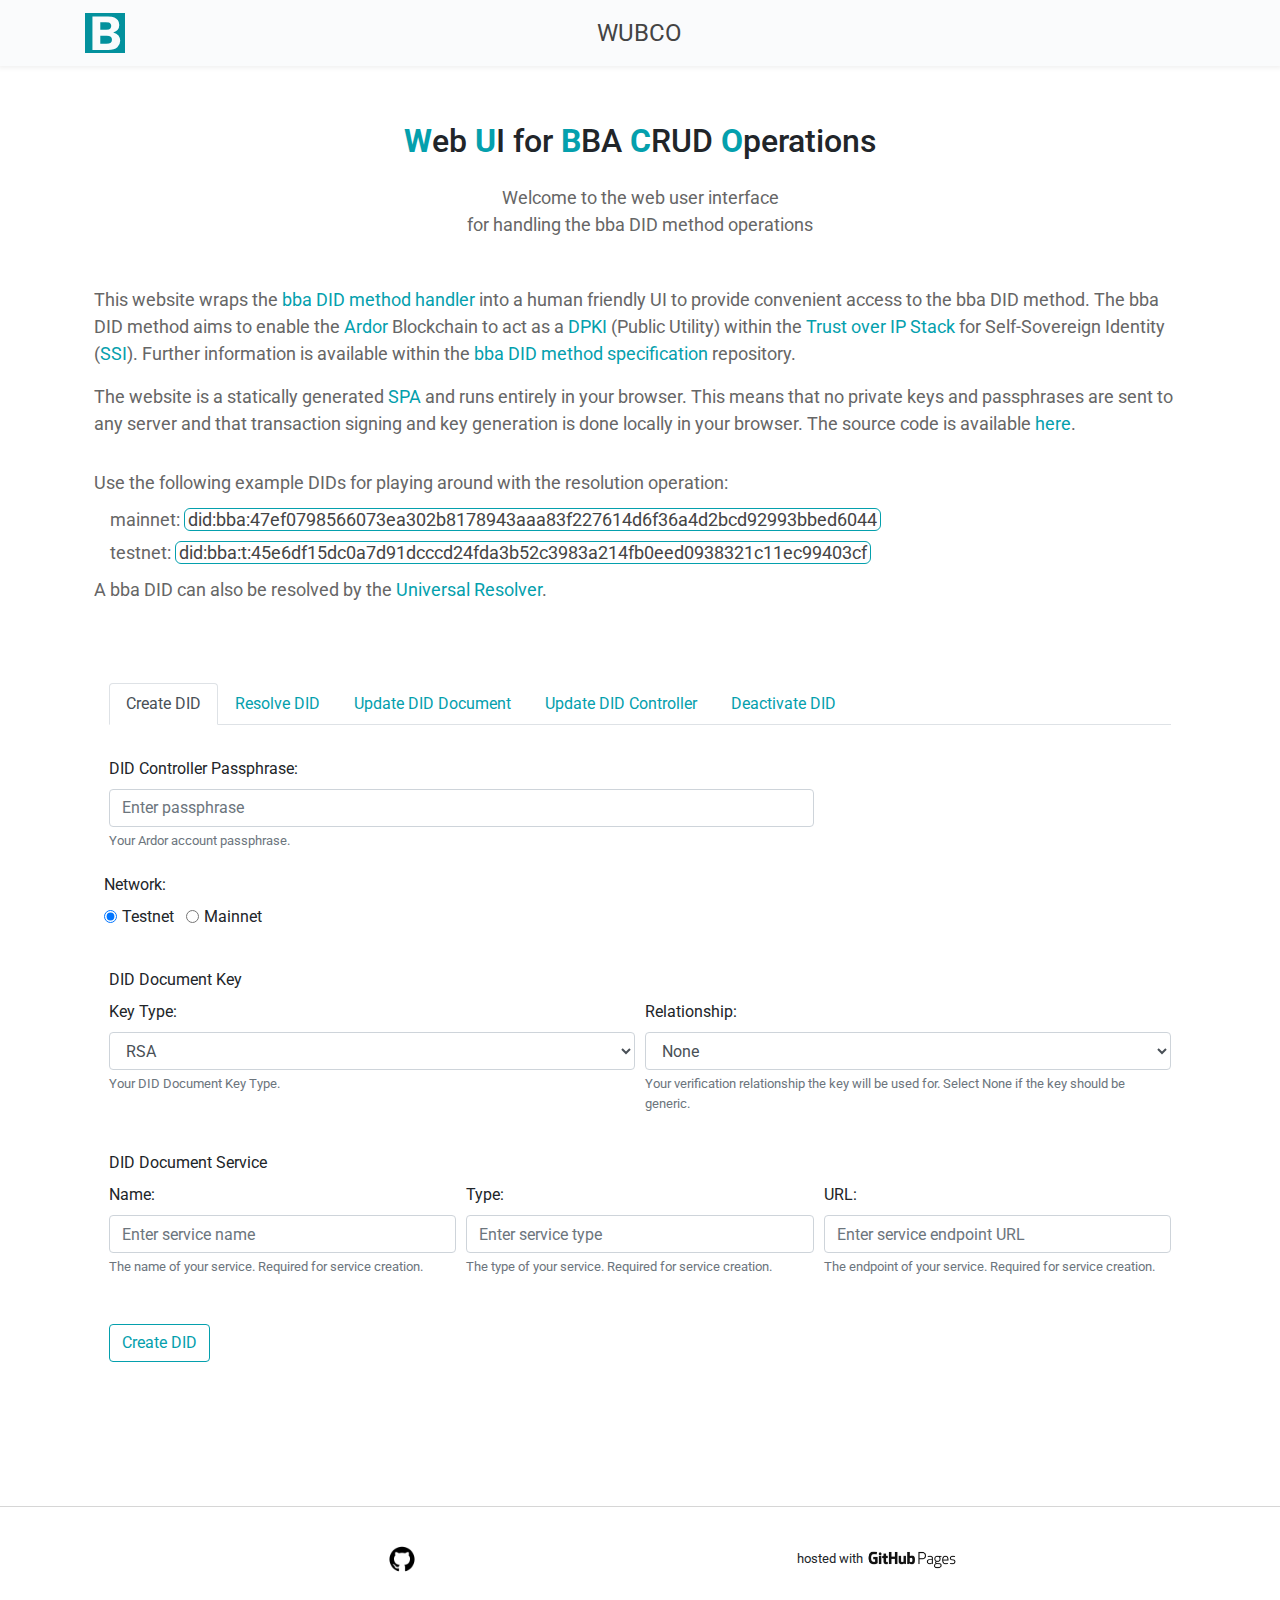
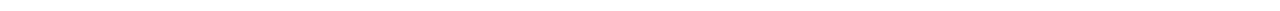
==== index.html @ 27eac96e "updated Tue 11 Aug 2020 20:53:23 CEST" ====
<!DOCTYPE html><html><head><meta charSet="utf-8"/><title>WUBCO</title><meta name="viewport" content="initial-scale=1.0, width=device-width"/><link rel="shortcut icon" type="image/ico" href="/assets/common/blobaa.ico"/><link href="https://fonts.googleapis.com/css2?family=Roboto:ital,wght@0,400;0,500;1,400;1,500&amp;display=swap" rel="stylesheet"/><meta name="next-head-count" content="5"/><link rel="preload" href="/_next/static/css/2a61e494.9b6f03df.chunk.css" as="style"/><link rel="stylesheet" href="/_next/static/css/2a61e494.9b6f03df.chunk.css"/><link rel="preload" href="/_next/static/css/styles.43d93af5.chunk.css" as="style"/><link rel="stylesheet" href="/_next/static/css/styles.43d93af5.chunk.css"/><link rel="preload" href="/_next/static/chunks/main-05d695231865b95c3936.js" as="script"/><link rel="preload" href="/_next/static/chunks/webpack-3866a5765bde9782de2a.js" as="script"/><link rel="preload" href="/_next/static/chunks/framework.639a4c6d2372edf94622.js" as="script"/><link rel="preload" href="/_next/static/chunks/commons.2ee4fb76d6685c112032.js" as="script"/><link rel="preload" href="/_next/static/chunks/f6078781a05fe1bcb0902d23dbbb2662c8d200b3.621be640b8f716299fbf.js" as="script"/><link rel="preload" href="/_next/static/chunks/pages/_app-86f74d0c99f1c679a409.js" as="script"/><link rel="preload" href="/_next/static/chunks/2a61e494.acdc88755e55ded238c8.js" as="script"/><link rel="preload" href="/_next/static/chunks/styles.9b96cf3e333016a52b8d.js" as="script"/><link rel="preload" href="/_next/static/chunks/pages/index-247c12f2ca8a0c65b853.js" as="script"/></head><body><div id="__next"><div><div class="content"><nav style="background-color:#fafbfc;box-shadow:0px 0px 5px 2px #f0f0f0" class="navbar navbar-expand navbar-light"><div class="container"><div class="col-lg-4"><span class="navbar-brand"><a href=""><img src="/assets/common/blobaa-ico.svg" height="40rem" alt="BBA DID Method" class=""/></a></span></div><div style="text-align:center" class="col-lg-4"><div style="font-size:1.5rem;color:#444">WUBCO</div></div><div class="col-lg-4"></div></div></nav><div style="min-height:90vh" class="container"><div style="margin-bottom:2.5rem"></div><div style="margin:0 1.5rem"><div style="padding-top:1rem"></div><h2 style="text-align:center"><b style="color:#04A0AD">W</b>eb <b style="color:#04A0AD">U</b>I for <b style="color:#04A0AD">B</b>BA <b style="color:#04A0AD">C</b>RUD <b style="color:#04A0AD">O</b>perations</h2><div style="padding-top:1rem"></div><div class="row"><div style="text-align:center;margin:auto;color:#666;font-size:large;padding-bottom:3rem"><span>Welcome to the web user interface</span><br/><span>for handling the bba DID method operations</span></div><div style="color:#666;font-size:large"><p>This website wraps the <a href="https://github.com/blobaa/bba-did-method-handler-ts">bba DID method handler</a> into a human friendly UI to provide convenient access to the bba DID method. The bba DID method aims to enable the <a href="https://ardorplatform.org">Ardor</a> Blockchain to act as a <a href="https://www.weboftrust.info/downloads/dpki.pdf">DPKI</a> (Public Utility) within the <a href="https://trustoverip.org/wp-content/uploads/sites/98/2020/05/toip_introduction_050520.pdf">Trust over IP Stack</a> for Self-Sovereign Identity (<a href="https://www.manning.com/books/self-sovereign-identity">SSI</a>). Further information is available within the <a href="https://github.com/blobaa/bba-did-method-specification">bba DID method specification</a> repository.</p><p>The website is a statically generated <a href="https://en.wikipedia.org/wiki/Single-page_application">SPA</a> and runs entirely in your browser. This means that no private keys and passphrases are sent to any server and that transaction signing and key generation is done locally in your browser. The source code is available <a href="https://github.com/blobaa/bba-did-ui">here</a>.</p><div style="padding-top:1rem"></div><p><div style="margin-bottom:0.6rem">Use the following example DIDs for playing around with the resolution operation:</div><div style="margin-left:1rem">mainnet: <span style="border:1px solid #04A0AD;padding-left:0.2rem;padding-right:0.2rem;border-radius:6px;color:#444">did:bba:47ef0798566073ea302b8178943aaa83f227614d6f36a4d2bcd92993bbed6044</span></div><div style="padding-top:0.4rem"></div><div style="margin-left:1rem">testnet: <span style="border:1px solid #04A0AD;padding-left:0.2rem;padding-right:0.2rem;border-radius:6px;color:#444">did:bba:t:45e6df15dc0a7d91dcccd24fda3b52c3983a214fb0eed0938321c11ec99403cf</span></div><div style="margin-top:0.6rem">A bba DID can also be resolved by the <a href="https://dev.uniresolver.io">Universal Resolver</a>.</div></p></div></div><div style="padding-top:4rem"></div><nav class="nav nav-tabs" role="tablist"><a id="noanim-tab-example-tab-create" href="#" role="tab" data-rb-event-key="create" aria-controls="noanim-tab-example-tabpane-create" aria-selected="true" class="nav-item nav-link active">Create DID</a><a id="noanim-tab-example-tab-resolve" href="#" role="tab" data-rb-event-key="resolve" aria-controls="noanim-tab-example-tabpane-resolve" tabindex="-1" aria-selected="false" class="nav-item nav-link">Resolve DID</a><a id="noanim-tab-example-tab-updateDDOT" href="#" role="tab" data-rb-event-key="updateDDOT" aria-controls="noanim-tab-example-tabpane-updateDDOT" tabindex="-1" aria-selected="false" class="nav-item nav-link">Update DID Document</a><a id="noanim-tab-example-tab-updateController" href="#" role="tab" data-rb-event-key="updateController" aria-controls="noanim-tab-example-tabpane-updateController" tabindex="-1" aria-selected="false" class="nav-item nav-link">Update DID Controller</a><a id="noanim-tab-example-tab-deactivate" href="#" role="tab" data-rb-event-key="deactivate" aria-controls="noanim-tab-example-tabpane-deactivate" tabindex="-1" aria-selected="false" class="nav-item nav-link">Deactivate DID</a></nav><div class="tab-content"><div id="noanim-tab-example-tabpane-create" aria-labelledby="noanim-tab-example-tab-create" role="tabpanel" aria-hidden="false" class="fade tab-pane active show"><div style="padding-top:1rem"></div><div><div style="padding-top:1rem"></div><form class=""><div class="form-row"><div class="form-group col-sm-8"><label class="form-label" for="formPassphrase">DID Controller Passphrase:</label><input type="password" placeholder="Enter passphrase" id="formPassphrase" class="form-control"/><small class="text-muted form-text">Your Ardor account passphrase.</small></div></div><div style="padding-top:0.4rem"></div><div class="form-row"><div class="form-group"><label class="form-label" for="formNetwork">Network:</label><div class="form-group"><div class="form-check form-check-inline"><input type="radio" checked="" class="form-check-input"/><label title="" class="form-check-label">Testnet</label></div><div class="form-check form-check-inline"><input type="radio" class="form-check-input"/><label title="" class="form-check-label">Mainnet</label></div></div></div></div><div style="padding-top:0.4rem"></div><div class="form-group"><label class="form-label">DID Document Key</label><div class="form-row"><div class="form-group col"><label class="form-label" for="formKeyType">Key Type:</label><select id="formKeyType" class="form-control"><option>RSA</option><option>ED25519</option></select><small class="text-muted form-text">Your DID Document Key Type.</small></div><div class="form-group col"><label class="form-label" for="formKeyRelationship">Relationship:</label><select id="formKeyRelationship" class="form-control"><option>None</option><option>Authentication</option><option>Assertion Method</option><option>Key Agreement</option><option>Capability Invocation</option><option>Capability Delegation</option></select><small class="text-muted form-text">Your verification relationship the key will be used for. Select None if the key should be generic.</small></div></div></div><div style="padding-top:0.4rem"></div><div class="form-group"><label class="form-label">DID Document Service</label><div class="form-row"><div class="form-group col"><label class="form-label" for="formServiceName">Name:</label><input type="text" placeholder="Enter service name" id="formServiceName" class="form-control"/><small class="text-muted form-text">The name of your service. Required for service creation.</small></div><div class="form-group col"><label class="form-label" for="formServiceType">Type:</label><input type="text" placeholder="Enter service type" id="formServiceType" class="form-control"/><small class="text-muted form-text">The type of your service. Required for service creation.</small></div><div class="form-group col"><label class="form-label" for="formServiceUrl">URL:</label><input type="text" placeholder="Enter service endpoint URL" id="formServiceUrl" class="form-control"/><small class="text-muted form-text">The endpoint of your service. Required for service creation.</small></div></div></div><div style="padding-top:1rem"></div><button type="submit" class="btn btn-outline-primary">Create DID</button></form><div style="padding-top:3rem"></div><div></div></div></div><div id="noanim-tab-example-tabpane-resolve" aria-labelledby="noanim-tab-example-tab-resolve" role="tabpanel" aria-hidden="true" class="fade tab-pane"><div style="padding-top:1rem"></div><div><div style="padding-top:1rem"></div><form class=""><div class="form-row"><div class="form-group col-sm-8"><label class="form-label" for="formDid">DID:</label><input type="text" placeholder="Enter bba did" id="formDid" class="form-control"/><small class="text-muted form-text">The bba DID you want to resolve.</small></div></div><div style="padding-top:1rem"></div><button type="submit" class="btn btn-outline-primary">Resolve DID</button></form><div style="padding-top:3rem"></div><div></div></div></div><div id="noanim-tab-example-tabpane-updateDDOT" aria-labelledby="noanim-tab-example-tab-updateDDOT" role="tabpanel" aria-hidden="true" class="fade tab-pane"><div style="padding-top:1rem"></div><div><div style="padding-top:1rem"></div><form class=""><div class="form-row"><div class="form-group col-sm-8"><label class="form-label" for="formDid">DID:</label><input type="text" placeholder="Enter bba did" id="formDid" class="form-control"/><small class="text-muted form-text">Your bba DID you want to update.</small></div></div><div style="padding-top:0.4rem"></div><div class="form-row"><div class="form-group col-sm-8"><label class="form-label" for="formPassphrase">DID Controller Passphrase:</label><input type="password" placeholder="Enter passphrase" id="formPassphrase" class="form-control"/><small class="text-muted form-text">Your Ardor account passphrase.</small></div></div><div style="padding-top:0.4rem"></div><div class="form-group"><label class="form-label">New DID Document Key</label><div class="form-row"><div class="form-group col"><label class="form-label" for="formKeyType">Key Type:</label><select id="formKeyType" class="form-control"><option>RSA</option><option>ED25519</option></select><small class="text-muted form-text">Your new DID Document Key Type.</small></div><div class="form-group col"><label class="form-label" for="formKeyRelationship">Relationship:</label><select id="formKeyRelationship" class="form-control"><option>None</option><option>Authentication</option><option>Assertion Method</option><option>Key Agreement</option><option>Capability Invocation</option><option>Capability Delegation</option></select><small class="text-muted form-text">Your new verification relationship the key will be used for. Select None if the key should be generic.</small></div></div></div><div style="padding-top:0.4rem"></div><div class="form-group"><label class="form-label">New DID Document Service</label><div class="form-row"><div class="form-group col"><label class="form-label" for="formServiceName">Name:</label><input type="text" placeholder="Enter service name" id="formServiceName" class="form-control"/><small class="text-muted form-text">The name of your new service. Required for service creation.</small></div><div class="form-group col"><label class="form-label" for="formServiceType">Type:</label><input type="text" placeholder="Enter service type" id="formServiceType" class="form-control"/><small class="text-muted form-text">The type of your new service. Required for service creation.</small></div><div class="form-group col"><label class="form-label" for="formServiceUrl">URL:</label><input type="text" placeholder="Enter service endpoint URL" id="formServiceUrl" class="form-control"/><small class="text-muted form-text">The endpoint of your new service. Required for service creation.</small></div></div></div><div style="padding-top:1rem"></div><button type="submit" class="btn btn-outline-primary">Update DID Document</button></form><div style="padding-top:3rem"></div><div></div></div></div><div id="noanim-tab-example-tabpane-updateController" aria-labelledby="noanim-tab-example-tab-updateController" role="tabpanel" aria-hidden="true" class="fade tab-pane"><div style="padding-top:1rem"></div><div><div style="padding-top:1rem"></div><form class=""><div class="form-row"><div class="form-group col-sm-8"><label class="form-label" for="formDid">DID:</label><input type="text" placeholder="Enter bba did" id="formDid" class="form-control"/><small class="text-muted form-text">Your bba DID you want to update.</small></div></div><div style="padding-top:0.4rem"></div><div class="form-row"><div class="form-group col-sm-8"><label class="form-label" for="formCurrentPassphrase">Current DID Controller Passphrase:</label><input type="password" placeholder="Enter passphrase" id="formCurrentPassphrase" class="form-control"/><small class="text-muted form-text">Your current Ardor account passphrase.</small></div></div><div style="padding-top:0.4rem"></div><div class="form-row"><div class="form-group col-sm-8"><label class="form-label" for="formNewPassphrase">New DID Controller Passphrase:</label><input type="password" placeholder="Enter passphrase" id="formNewPassphrase" class="form-control"/><small class="text-muted form-text">Your new Ardor account passphrase.</small></div></div><div style="padding-top:1rem"></div><button type="submit" class="btn btn-outline-primary">Update DID Controller</button></form><div style="padding-top:3rem"></div><div></div></div></div><div id="noanim-tab-example-tabpane-deactivate" aria-labelledby="noanim-tab-example-tab-deactivate" role="tabpanel" aria-hidden="true" class="fade tab-pane"><div style="padding-top:1rem"></div><div><div style="padding-top:1rem"></div><form class=""><div class="form-row"><div class="form-group col-sm-8"><label class="form-label" for="formDid">DID:</label><input type="text" placeholder="Enter bba did" id="formDid" class="form-control"/><small class="text-muted form-text">Your bba DID you want to deactivate.</small></div></div><div style="padding-top:0.4rem"></div><div class="form-row"><div class="form-group col-sm-8"><label class="form-label" for="formPassphrase">DID Controller Passphrase:</label><input type="password" placeholder="Enter passphrase" id="formPassphrase" class="form-control"/><small class="text-muted form-text">Your Ardor account passphrase.</small></div></div><div style="padding-top:1rem"></div><button type="submit" class="btn btn-outline-primary">Deactivate DID</button></form><div style="padding-top:3rem"></div><div></div></div></div></div></div></div><div style="margin-bottom:30px"></div><div style="margin-top:6rem;padding-top:1rem;border-top:1px solid #00000029"><div style="margin-top:1rem;margin-bottom:1rem" class="justify-content-center container"><div class="row"></div><div style="align-items:center" class="row"><div class="col-lg-1"></div><div class="col"><p style="font-size:small;text-align:center"><a href="https://github.com/blobaa/"><img src="/assets/common/github.png" height="40rem" class=""/></a></p></div><div class="col"><p style="font-size:small;text-align:center">hosted with <a href="https://pages.github.com"><img src="/assets/common/github-pages.png" height="20rem" class=""/></a></p></div><div class="col-lg-1"></div></div></div></div></div></div></div><script id="__NEXT_DATA__" type="application/json">{"props":{"pageProps":{}},"page":"/","query":{},"buildId":"current","nextExport":true,"autoExport":true,"isFallback":false}</script><script nomodule="" src="/_next/static/chunks/polyfills-e0a799dda1546678fa28.js"></script><script src="/_next/static/chunks/main-05d695231865b95c3936.js" async=""></script><script src="/_next/static/chunks/webpack-3866a5765bde9782de2a.js" async=""></script><script src="/_next/static/chunks/framework.639a4c6d2372edf94622.js" async=""></script><script src="/_next/static/chunks/commons.2ee4fb76d6685c112032.js" async=""></script><script src="/_next/static/chunks/f6078781a05fe1bcb0902d23dbbb2662c8d200b3.621be640b8f716299fbf.js" async=""></script><script src="/_next/static/chunks/pages/_app-86f74d0c99f1c679a409.js" async=""></script><script src="/_next/static/chunks/2a61e494.acdc88755e55ded238c8.js" async=""></script><script src="/_next/static/chunks/styles.9b96cf3e333016a52b8d.js" async=""></script><script src="/_next/static/chunks/pages/index-247c12f2ca8a0c65b853.js" async=""></script><script src="/_next/static/current/_buildManifest.js" async=""></script><script src="/_next/static/current/_ssgManifest.js" async=""></script></body></html>
---- _next/static/css/styles.43d93af5.chunk.css ----

---- _next/static/css/styles.43d93af5.chunk.css ----

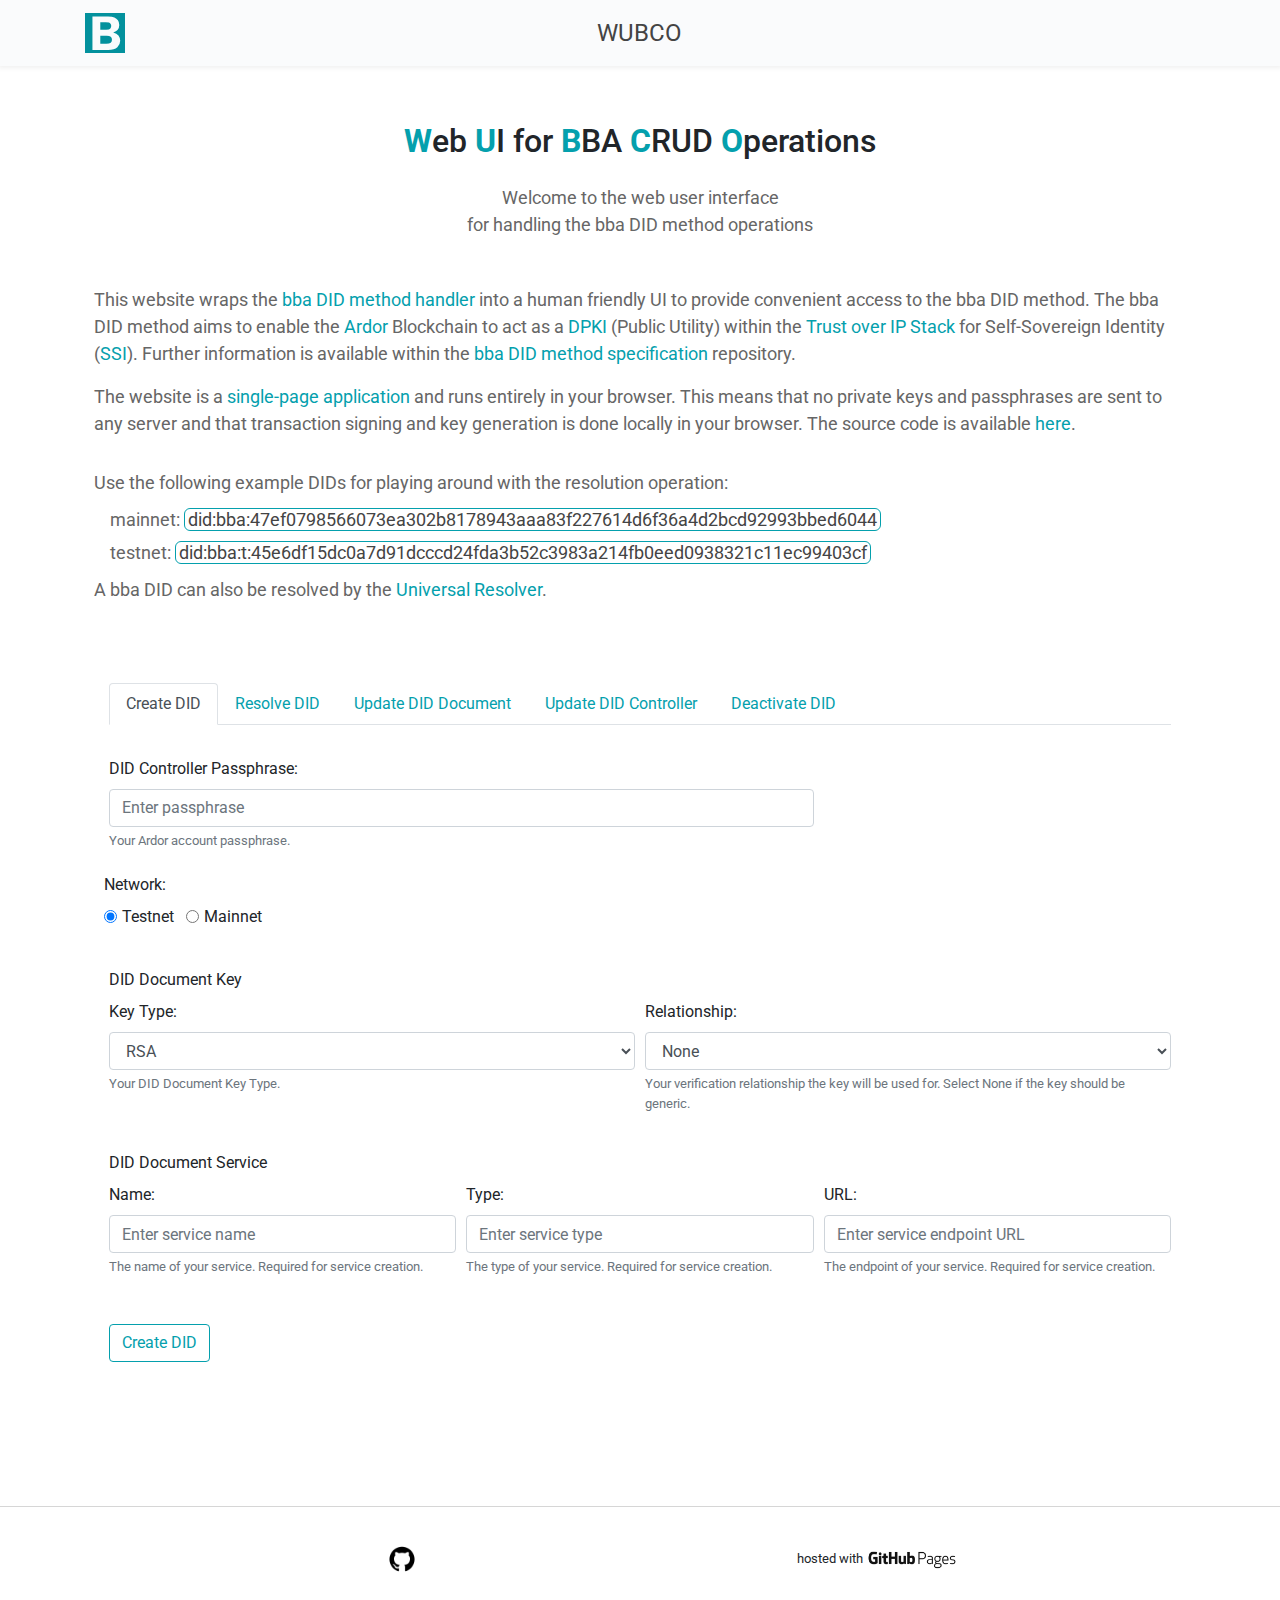
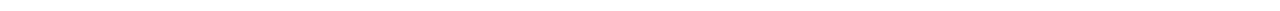
==== commit 36c2343e: "updated Mon 24 Aug 2020 15:49:28 CEST" ====
--- a/index.html
+++ b/index.html
@@ -1 +1 @@
-<!DOCTYPE html><html><head><meta charSet="utf-8"/><title>WUBCO</title><meta name="viewport" content="initial-scale=1.0, width=device-width"/><link rel="shortcut icon" type="image/ico" href="/assets/common/blobaa.ico"/><link href="https://fonts.googleapis.com/css2?family=Roboto:ital,wght@0,400;0,500;1,400;1,500&amp;display=swap" rel="stylesheet"/><meta name="next-head-count" content="5"/><link rel="preload" href="/_next/static/css/2a61e494.9b6f03df.chunk.css" as="style"/><link rel="stylesheet" href="/_next/static/css/2a61e494.9b6f03df.chunk.css"/><link rel="preload" href="/_next/static/css/styles.43d93af5.chunk.css" as="style"/><link rel="stylesheet" href="/_next/static/css/styles.43d93af5.chunk.css"/><link rel="preload" href="/_next/static/chunks/main-05d695231865b95c3936.js" as="script"/><link rel="preload" href="/_next/static/chunks/webpack-3866a5765bde9782de2a.js" as="script"/><link rel="preload" href="/_next/static/chunks/framework.639a4c6d2372edf94622.js" as="script"/><link rel="preload" href="/_next/static/chunks/commons.2ee4fb76d6685c112032.js" as="script"/><link rel="preload" href="/_next/static/chunks/f6078781a05fe1bcb0902d23dbbb2662c8d200b3.621be640b8f716299fbf.js" as="script"/><link rel="preload" href="/_next/static/chunks/pages/_app-86f74d0c99f1c679a409.js" as="script"/><link rel="preload" href="/_next/static/chunks/2a61e494.acdc88755e55ded238c8.js" as="script"/><link rel="preload" href="/_next/static/chunks/styles.9b96cf3e333016a52b8d.js" as="script"/><link rel="preload" href="/_next/static/chunks/pages/index-247c12f2ca8a0c65b853.js" as="script"/></head><body><div id="__next"><div><div class="content"><nav style="background-color:#fafbfc;box-shadow:0px 0px 5px 2px #f0f0f0" class="navbar navbar-expand navbar-light"><div class="container"><div class="col-lg-4"><span class="navbar-brand"><a href=""><img src="/assets/common/blobaa-ico.svg" height="40rem" alt="BBA DID Method" class=""/></a></span></div><div style="text-align:center" class="col-lg-4"><div style="font-size:1.5rem;color:#444">WUBCO</div></div><div class="col-lg-4"></div></div></nav><div style="min-height:90vh" class="container"><div style="margin-bottom:2.5rem"></div><div style="margin:0 1.5rem"><div style="padding-top:1rem"></div><h2 style="text-align:center"><b style="color:#04A0AD">W</b>eb <b style="color:#04A0AD">U</b>I for <b style="color:#04A0AD">B</b>BA <b style="color:#04A0AD">C</b>RUD <b style="color:#04A0AD">O</b>perations</h2><div style="padding-top:1rem"></div><div class="row"><div style="text-align:center;margin:auto;color:#666;font-size:large;padding-bottom:3rem"><span>Welcome to the web user interface</span><br/><span>for handling the bba DID method operations</span></div><div style="color:#666;font-size:large"><p>This website wraps the <a href="https://github.com/blobaa/bba-did-method-handler-ts">bba DID method handler</a> into a human friendly UI to provide convenient access to the bba DID method. The bba DID method aims to enable the <a href="https://ardorplatform.org">Ardor</a> Blockchain to act as a <a href="https://www.weboftrust.info/downloads/dpki.pdf">DPKI</a> (Public Utility) within the <a href="https://trustoverip.org/wp-content/uploads/sites/98/2020/05/toip_introduction_050520.pdf">Trust over IP Stack</a> for Self-Sovereign Identity (<a href="https://www.manning.com/books/self-sovereign-identity">SSI</a>). Further information is available within the <a href="https://github.com/blobaa/bba-did-method-specification">bba DID method specification</a> repository.</p><p>The website is a statically generated <a href="https://en.wikipedia.org/wiki/Single-page_application">SPA</a> and runs entirely in your browser. This means that no private keys and passphrases are sent to any server and that transaction signing and key generation is done locally in your browser. The source code is available <a href="https://github.com/blobaa/bba-did-ui">here</a>.</p><div style="padding-top:1rem"></div><p><div style="margin-bottom:0.6rem">Use the following example DIDs for playing around with the resolution operation:</div><div style="margin-left:1rem">mainnet: <span style="border:1px solid #04A0AD;padding-left:0.2rem;padding-right:0.2rem;border-radius:6px;color:#444">did:bba:47ef0798566073ea302b8178943aaa83f227614d6f36a4d2bcd92993bbed6044</span></div><div style="padding-top:0.4rem"></div><div style="margin-left:1rem">testnet: <span style="border:1px solid #04A0AD;padding-left:0.2rem;padding-right:0.2rem;border-radius:6px;color:#444">did:bba:t:45e6df15dc0a7d91dcccd24fda3b52c3983a214fb0eed0938321c11ec99403cf</span></div><div style="margin-top:0.6rem">A bba DID can also be resolved by the <a href="https://dev.uniresolver.io">Universal Resolver</a>.</div></p></div></div><div style="padding-top:4rem"></div><nav class="nav nav-tabs" role="tablist"><a id="noanim-tab-example-tab-create" href="#" role="tab" data-rb-event-key="create" aria-controls="noanim-tab-example-tabpane-create" aria-selected="true" class="nav-item nav-link active">Create DID</a><a id="noanim-tab-example-tab-resolve" href="#" role="tab" data-rb-event-key="resolve" aria-controls="noanim-tab-example-tabpane-resolve" tabindex="-1" aria-selected="false" class="nav-item nav-link">Resolve DID</a><a id="noanim-tab-example-tab-updateDDOT" href="#" role="tab" data-rb-event-key="updateDDOT" aria-controls="noanim-tab-example-tabpane-updateDDOT" tabindex="-1" aria-selected="false" class="nav-item nav-link">Update DID Document</a><a id="noanim-tab-example-tab-updateController" href="#" role="tab" data-rb-event-key="updateController" aria-controls="noanim-tab-example-tabpane-updateController" tabindex="-1" aria-selected="false" class="nav-item nav-link">Update DID Controller</a><a id="noanim-tab-example-tab-deactivate" href="#" role="tab" data-rb-event-key="deactivate" aria-controls="noanim-tab-example-tabpane-deactivate" tabindex="-1" aria-selected="false" class="nav-item nav-link">Deactivate DID</a></nav><div class="tab-content"><div id="noanim-tab-example-tabpane-create" aria-labelledby="noanim-tab-example-tab-create" role="tabpanel" aria-hidden="false" class="fade tab-pane active show"><div style="padding-top:1rem"></div><div><div style="padding-top:1rem"></div><form class=""><div class="form-row"><div class="form-group col-sm-8"><label class="form-label" for="formPassphrase">DID Controller Passphrase:</label><input type="password" placeholder="Enter passphrase" id="formPassphrase" class="form-control"/><small class="text-muted form-text">Your Ardor account passphrase.</small></div></div><div style="padding-top:0.4rem"></div><div class="form-row"><div class="form-group"><label class="form-label" for="formNetwork">Network:</label><div class="form-group"><div class="form-check form-check-inline"><input type="radio" checked="" class="form-check-input"/><label title="" class="form-check-label">Testnet</label></div><div class="form-check form-check-inline"><input type="radio" class="form-check-input"/><label title="" class="form-check-label">Mainnet</label></div></div></div></div><div style="padding-top:0.4rem"></div><div class="form-group"><label class="form-label">DID Document Key</label><div class="form-row"><div class="form-group col"><label class="form-label" for="formKeyType">Key Type:</label><select id="formKeyType" class="form-control"><option>RSA</option><option>ED25519</option></select><small class="text-muted form-text">Your DID Document Key Type.</small></div><div class="form-group col"><label class="form-label" for="formKeyRelationship">Relationship:</label><select id="formKeyRelationship" class="form-control"><option>None</option><option>Authentication</option><option>Assertion Method</option><option>Key Agreement</option><option>Capability Invocation</option><option>Capability Delegation</option></select><small class="text-muted form-text">Your verification relationship the key will be used for. Select None if the key should be generic.</small></div></div></div><div style="padding-top:0.4rem"></div><div class="form-group"><label class="form-label">DID Document Service</label><div class="form-row"><div class="form-group col"><label class="form-label" for="formServiceName">Name:</label><input type="text" placeholder="Enter service name" id="formServiceName" class="form-control"/><small class="text-muted form-text">The name of your service. Required for service creation.</small></div><div class="form-group col"><label class="form-label" for="formServiceType">Type:</label><input type="text" placeholder="Enter service type" id="formServiceType" class="form-control"/><small class="text-muted form-text">The type of your service. Required for service creation.</small></div><div class="form-group col"><label class="form-label" for="formServiceUrl">URL:</label><input type="text" placeholder="Enter service endpoint URL" id="formServiceUrl" class="form-control"/><small class="text-muted form-text">The endpoint of your service. Required for service creation.</small></div></div></div><div style="padding-top:1rem"></div><button type="submit" class="btn btn-outline-primary">Create DID</button></form><div style="padding-top:3rem"></div><div></div></div></div><div id="noanim-tab-example-tabpane-resolve" aria-labelledby="noanim-tab-example-tab-resolve" role="tabpanel" aria-hidden="true" class="fade tab-pane"><div style="padding-top:1rem"></div><div><div style="padding-top:1rem"></div><form class=""><div class="form-row"><div class="form-group col-sm-8"><label class="form-label" for="formDid">DID:</label><input type="text" placeholder="Enter bba did" id="formDid" class="form-control"/><small class="text-muted form-text">The bba DID you want to resolve.</small></div></div><div style="padding-top:1rem"></div><button type="submit" class="btn btn-outline-primary">Resolve DID</button></form><div style="padding-top:3rem"></div><div></div></div></div><div id="noanim-tab-example-tabpane-updateDDOT" aria-labelledby="noanim-tab-example-tab-updateDDOT" role="tabpanel" aria-hidden="true" class="fade tab-pane"><div style="padding-top:1rem"></div><div><div style="padding-top:1rem"></div><form class=""><div class="form-row"><div class="form-group col-sm-8"><label class="form-label" for="formDid">DID:</label><input type="text" placeholder="Enter bba did" id="formDid" class="form-control"/><small class="text-muted form-text">Your bba DID you want to update.</small></div></div><div style="padding-top:0.4rem"></div><div class="form-row"><div class="form-group col-sm-8"><label class="form-label" for="formPassphrase">DID Controller Passphrase:</label><input type="password" placeholder="Enter passphrase" id="formPassphrase" class="form-control"/><small class="text-muted form-text">Your Ardor account passphrase.</small></div></div><div style="padding-top:0.4rem"></div><div class="form-group"><label class="form-label">New DID Document Key</label><div class="form-row"><div class="form-group col"><label class="form-label" for="formKeyType">Key Type:</label><select id="formKeyType" class="form-control"><option>RSA</option><option>ED25519</option></select><small class="text-muted form-text">Your new DID Document Key Type.</small></div><div class="form-group col"><label class="form-label" for="formKeyRelationship">Relationship:</label><select id="formKeyRelationship" class="form-control"><option>None</option><option>Authentication</option><option>Assertion Method</option><option>Key Agreement</option><option>Capability Invocation</option><option>Capability Delegation</option></select><small class="text-muted form-text">Your new verification relationship the key will be used for. Select None if the key should be generic.</small></div></div></div><div style="padding-top:0.4rem"></div><div class="form-group"><label class="form-label">New DID Document Service</label><div class="form-row"><div class="form-group col"><label class="form-label" for="formServiceName">Name:</label><input type="text" placeholder="Enter service name" id="formServiceName" class="form-control"/><small class="text-muted form-text">The name of your new service. Required for service creation.</small></div><div class="form-group col"><label class="form-label" for="formServiceType">Type:</label><input type="text" placeholder="Enter service type" id="formServiceType" class="form-control"/><small class="text-muted form-text">The type of your new service. Required for service creation.</small></div><div class="form-group col"><label class="form-label" for="formServiceUrl">URL:</label><input type="text" placeholder="Enter service endpoint URL" id="formServiceUrl" class="form-control"/><small class="text-muted form-text">The endpoint of your new service. Required for service creation.</small></div></div></div><div style="padding-top:1rem"></div><button type="submit" class="btn btn-outline-primary">Update DID Document</button></form><div style="padding-top:3rem"></div><div></div></div></div><div id="noanim-tab-example-tabpane-updateController" aria-labelledby="noanim-tab-example-tab-updateController" role="tabpanel" aria-hidden="true" class="fade tab-pane"><div style="padding-top:1rem"></div><div><div style="padding-top:1rem"></div><form class=""><div class="form-row"><div class="form-group col-sm-8"><label class="form-label" for="formDid">DID:</label><input type="text" placeholder="Enter bba did" id="formDid" class="form-control"/><small class="text-muted form-text">Your bba DID you want to update.</small></div></div><div style="padding-top:0.4rem"></div><div class="form-row"><div class="form-group col-sm-8"><label class="form-label" for="formCurrentPassphrase">Current DID Controller Passphrase:</label><input type="password" placeholder="Enter passphrase" id="formCurrentPassphrase" class="form-control"/><small class="text-muted form-text">Your current Ardor account passphrase.</small></div></div><div style="padding-top:0.4rem"></div><div class="form-row"><div class="form-group col-sm-8"><label class="form-label" for="formNewPassphrase">New DID Controller Passphrase:</label><input type="password" placeholder="Enter passphrase" id="formNewPassphrase" class="form-control"/><small class="text-muted form-text">Your new Ardor account passphrase.</small></div></div><div style="padding-top:1rem"></div><button type="submit" class="btn btn-outline-primary">Update DID Controller</button></form><div style="padding-top:3rem"></div><div></div></div></div><div id="noanim-tab-example-tabpane-deactivate" aria-labelledby="noanim-tab-example-tab-deactivate" role="tabpanel" aria-hidden="true" class="fade tab-pane"><div style="padding-top:1rem"></div><div><div style="padding-top:1rem"></div><form class=""><div class="form-row"><div class="form-group col-sm-8"><label class="form-label" for="formDid">DID:</label><input type="text" placeholder="Enter bba did" id="formDid" class="form-control"/><small class="text-muted form-text">Your bba DID you want to deactivate.</small></div></div><div style="padding-top:0.4rem"></div><div class="form-row"><div class="form-group col-sm-8"><label class="form-label" for="formPassphrase">DID Controller Passphrase:</label><input type="password" placeholder="Enter passphrase" id="formPassphrase" class="form-control"/><small class="text-muted form-text">Your Ardor account passphrase.</small></div></div><div style="padding-top:1rem"></div><button type="submit" class="btn btn-outline-primary">Deactivate DID</button></form><div style="padding-top:3rem"></div><div></div></div></div></div></div></div><div style="margin-bottom:30px"></div><div style="margin-top:6rem;padding-top:1rem;border-top:1px solid #00000029"><div style="margin-top:1rem;margin-bottom:1rem" class="justify-content-center container"><div class="row"></div><div style="align-items:center" class="row"><div class="col-lg-1"></div><div class="col"><p style="font-size:small;text-align:center"><a href="https://github.com/blobaa/"><img src="/assets/common/github.png" height="40rem" class=""/></a></p></div><div class="col"><p style="font-size:small;text-align:center">hosted with <a href="https://pages.github.com"><img src="/assets/common/github-pages.png" height="20rem" class=""/></a></p></div><div class="col-lg-1"></div></div></div></div></div></div></div><script id="__NEXT_DATA__" type="application/json">{"props":{"pageProps":{}},"page":"/","query":{},"buildId":"current","nextExport":true,"autoExport":true,"isFallback":false}</script><script nomodule="" src="/_next/static/chunks/polyfills-e0a799dda1546678fa28.js"></script><script src="/_next/static/chunks/main-05d695231865b95c3936.js" async=""></script><script src="/_next/static/chunks/webpack-3866a5765bde9782de2a.js" async=""></script><script src="/_next/static/chunks/framework.639a4c6d2372edf94622.js" async=""></script><script src="/_next/static/chunks/commons.2ee4fb76d6685c112032.js" async=""></script><script src="/_next/static/chunks/f6078781a05fe1bcb0902d23dbbb2662c8d200b3.621be640b8f716299fbf.js" async=""></script><script src="/_next/static/chunks/pages/_app-86f74d0c99f1c679a409.js" async=""></script><script src="/_next/static/chunks/2a61e494.acdc88755e55ded238c8.js" async=""></script><script src="/_next/static/chunks/styles.9b96cf3e333016a52b8d.js" async=""></script><script src="/_next/static/chunks/pages/index-247c12f2ca8a0c65b853.js" async=""></script><script src="/_next/static/current/_buildManifest.js" async=""></script><script src="/_next/static/current/_ssgManifest.js" async=""></script></body></html>+<!DOCTYPE html><html><head><meta charSet="utf-8"/><title>WUBCO</title><meta name="viewport" content="initial-scale=1.0, width=device-width"/><link rel="shortcut icon" type="image/ico" href="/assets/common/blobaa.ico"/><link href="https://fonts.googleapis.com/css2?family=Roboto:ital,wght@0,400;0,500;1,400;1,500&amp;display=swap" rel="stylesheet"/><meta name="next-head-count" content="5"/><link rel="preload" href="/_next/static/css/2a61e494.9b6f03df.chunk.css" as="style"/><link rel="stylesheet" href="/_next/static/css/2a61e494.9b6f03df.chunk.css"/><link rel="preload" href="/_next/static/css/styles.43d93af5.chunk.css" as="style"/><link rel="stylesheet" href="/_next/static/css/styles.43d93af5.chunk.css"/><link rel="preload" href="/_next/static/chunks/main-05d695231865b95c3936.js" as="script"/><link rel="preload" href="/_next/static/chunks/webpack-3866a5765bde9782de2a.js" as="script"/><link rel="preload" href="/_next/static/chunks/framework.639a4c6d2372edf94622.js" as="script"/><link rel="preload" href="/_next/static/chunks/commons.2ee4fb76d6685c112032.js" as="script"/><link rel="preload" href="/_next/static/chunks/f6078781a05fe1bcb0902d23dbbb2662c8d200b3.621be640b8f716299fbf.js" as="script"/><link rel="preload" href="/_next/static/chunks/pages/_app-86f74d0c99f1c679a409.js" as="script"/><link rel="preload" href="/_next/static/chunks/2a61e494.acdc88755e55ded238c8.js" as="script"/><link rel="preload" href="/_next/static/chunks/styles.9b96cf3e333016a52b8d.js" as="script"/><link rel="preload" href="/_next/static/chunks/pages/index-005cce55afed7e75c663.js" as="script"/></head><body><div id="__next"><div><div class="content"><nav style="background-color:#fafbfc;box-shadow:0px 0px 5px 2px #f0f0f0" class="navbar navbar-expand navbar-light"><div class="container"><div class="col-lg-4"><span class="navbar-brand"><a href=""><img src="/assets/common/blobaa-ico.svg" height="40rem" alt="BBA DID Method" class=""/></a></span></div><div style="text-align:center" class="col-lg-4"><div style="font-size:1.5rem;color:#444">WUBCO</div></div><div class="col-lg-4"></div></div></nav><div style="min-height:90vh" class="container"><div style="margin-bottom:2.5rem"></div><div style="margin:0 1.5rem"><div style="padding-top:1rem"></div><h2 style="text-align:center"><b style="color:#04A0AD">W</b>eb <b style="color:#04A0AD">U</b>I for <b style="color:#04A0AD">B</b>BA <b style="color:#04A0AD">C</b>RUD <b style="color:#04A0AD">O</b>perations</h2><div style="padding-top:1rem"></div><div class="row"><div style="text-align:center;margin:auto;color:#666;font-size:large;padding-bottom:3rem"><span>Welcome to the web user interface</span><br/><span>for handling the bba DID method operations</span></div><div style="color:#666;font-size:large"><p>This website wraps the <a href="https://github.com/blobaa/bba-did-method-handler-ts">bba DID method handler</a> into a human friendly UI to provide convenient access to the bba DID method. The bba DID method aims to enable the <a href="https://ardorplatform.org">Ardor</a> Blockchain to act as a <a href="https://www.weboftrust.info/downloads/dpki.pdf">DPKI</a> (Public Utility) within the <a href="https://trustoverip.org/wp-content/uploads/sites/98/2020/05/toip_introduction_050520.pdf">Trust over IP Stack</a> for Self-Sovereign Identity (<a href="https://www.manning.com/books/self-sovereign-identity">SSI</a>). Further information is available within the <a href="https://github.com/blobaa/bba-did-method-specification">bba DID method specification</a> repository.</p><p>The website is a <a href="https://en.wikipedia.org/wiki/Single-page_application">single-page application</a> and runs entirely in your browser. This means that no private keys and passphrases are sent to any server and that transaction signing and key generation is done locally in your browser. The source code is available <a href="https://github.com/blobaa/bba-did-ui">here</a>.</p><div style="padding-top:1rem"></div><p><div style="margin-bottom:0.6rem">Use the following example DIDs for playing around with the resolution operation:</div><div style="margin-left:1rem">mainnet: <span style="border:1px solid #04A0AD;padding-left:0.2rem;padding-right:0.2rem;border-radius:6px;color:#444">did:bba:47ef0798566073ea302b8178943aaa83f227614d6f36a4d2bcd92993bbed6044</span></div><div style="padding-top:0.4rem"></div><div style="margin-left:1rem">testnet: <span style="border:1px solid #04A0AD;padding-left:0.2rem;padding-right:0.2rem;border-radius:6px;color:#444">did:bba:t:45e6df15dc0a7d91dcccd24fda3b52c3983a214fb0eed0938321c11ec99403cf</span></div><div style="margin-top:0.6rem">A bba DID can also be resolved by the <a href="https://dev.uniresolver.io">Universal Resolver</a>.</div></p></div></div><div style="padding-top:4rem"></div><nav class="nav nav-tabs" role="tablist"><a id="noanim-tab-example-tab-create" href="#" role="tab" data-rb-event-key="create" aria-controls="noanim-tab-example-tabpane-create" aria-selected="true" class="nav-item nav-link active">Create DID</a><a id="noanim-tab-example-tab-resolve" href="#" role="tab" data-rb-event-key="resolve" aria-controls="noanim-tab-example-tabpane-resolve" tabindex="-1" aria-selected="false" class="nav-item nav-link">Resolve DID</a><a id="noanim-tab-example-tab-updateDDOT" href="#" role="tab" data-rb-event-key="updateDDOT" aria-controls="noanim-tab-example-tabpane-updateDDOT" tabindex="-1" aria-selected="false" class="nav-item nav-link">Update DID Document</a><a id="noanim-tab-example-tab-updateController" href="#" role="tab" data-rb-event-key="updateController" aria-controls="noanim-tab-example-tabpane-updateController" tabindex="-1" aria-selected="false" class="nav-item nav-link">Update DID Controller</a><a id="noanim-tab-example-tab-deactivate" href="#" role="tab" data-rb-event-key="deactivate" aria-controls="noanim-tab-example-tabpane-deactivate" tabindex="-1" aria-selected="false" class="nav-item nav-link">Deactivate DID</a></nav><div class="tab-content"><div id="noanim-tab-example-tabpane-create" aria-labelledby="noanim-tab-example-tab-create" role="tabpanel" aria-hidden="false" class="fade tab-pane active show"><div style="padding-top:1rem"></div><div><div style="padding-top:1rem"></div><form class=""><div class="form-row"><div class="form-group col-sm-8"><label class="form-label" for="formPassphrase">DID Controller Passphrase:</label><input type="password" placeholder="Enter passphrase" id="formPassphrase" class="form-control"/><small class="text-muted form-text">Your Ardor account passphrase.</small></div></div><div style="padding-top:0.4rem"></div><div class="form-row"><div class="form-group"><label class="form-label" for="formNetwork">Network:</label><div class="form-group"><div class="form-check form-check-inline"><input type="radio" checked="" class="form-check-input"/><label title="" class="form-check-label">Testnet</label></div><div class="form-check form-check-inline"><input type="radio" class="form-check-input"/><label title="" class="form-check-label">Mainnet</label></div></div></div></div><div style="padding-top:0.4rem"></div><div class="form-group"><label class="form-label">DID Document Key</label><div class="form-row"><div class="form-group col"><label class="form-label" for="formKeyType">Key Type:</label><select id="formKeyType" class="form-control"><option>RSA</option><option>ED25519</option></select><small class="text-muted form-text">Your DID Document Key Type.</small></div><div class="form-group col"><label class="form-label" for="formKeyRelationship">Relationship:</label><select id="formKeyRelationship" class="form-control"><option>None</option><option>Authentication</option><option>Assertion Method</option><option>Key Agreement</option><option>Capability Invocation</option><option>Capability Delegation</option></select><small class="text-muted form-text">Your verification relationship the key will be used for. Select None if the key should be generic.</small></div></div></div><div style="padding-top:0.4rem"></div><div class="form-group"><label class="form-label">DID Document Service</label><div class="form-row"><div class="form-group col"><label class="form-label" for="formServiceName">Name:</label><input type="text" placeholder="Enter service name" id="formServiceName" class="form-control"/><small class="text-muted form-text">The name of your service. Required for service creation.</small></div><div class="form-group col"><label class="form-label" for="formServiceType">Type:</label><input type="text" placeholder="Enter service type" id="formServiceType" class="form-control"/><small class="text-muted form-text">The type of your service. Required for service creation.</small></div><div class="form-group col"><label class="form-label" for="formServiceUrl">URL:</label><input type="text" placeholder="Enter service endpoint URL" id="formServiceUrl" class="form-control"/><small class="text-muted form-text">The endpoint of your service. Required for service creation.</small></div></div></div><div style="padding-top:1rem"></div><button type="submit" class="btn btn-outline-primary">Create DID</button></form><div style="padding-top:3rem"></div><div></div></div></div><div id="noanim-tab-example-tabpane-resolve" aria-labelledby="noanim-tab-example-tab-resolve" role="tabpanel" aria-hidden="true" class="fade tab-pane"><div style="padding-top:1rem"></div><div><div style="padding-top:1rem"></div><form class=""><div class="form-row"><div class="form-group col-sm-8"><label class="form-label" for="formDid">DID:</label><input type="text" placeholder="Enter bba did" id="formDid" class="form-control"/><small class="text-muted form-text">The bba DID you want to resolve.</small></div></div><div style="padding-top:1rem"></div><button type="submit" class="btn btn-outline-primary">Resolve DID</button></form><div style="padding-top:3rem"></div><div></div></div></div><div id="noanim-tab-example-tabpane-updateDDOT" aria-labelledby="noanim-tab-example-tab-updateDDOT" role="tabpanel" aria-hidden="true" class="fade tab-pane"><div style="padding-top:1rem"></div><div><div style="padding-top:1rem"></div><form class=""><div class="form-row"><div class="form-group col-sm-8"><label class="form-label" for="formDid">DID:</label><input type="text" placeholder="Enter bba did" id="formDid" class="form-control"/><small class="text-muted form-text">Your bba DID you want to update.</small></div></div><div style="padding-top:0.4rem"></div><div class="form-row"><div class="form-group col-sm-8"><label class="form-label" for="formPassphrase">DID Controller Passphrase:</label><input type="password" placeholder="Enter passphrase" id="formPassphrase" class="form-control"/><small class="text-muted form-text">Your Ardor account passphrase.</small></div></div><div style="padding-top:0.4rem"></div><div class="form-group"><label class="form-label">New DID Document Key</label><div class="form-row"><div class="form-group col"><label class="form-label" for="formKeyType">Key Type:</label><select id="formKeyType" class="form-control"><option>RSA</option><option>ED25519</option></select><small class="text-muted form-text">Your new DID Document Key Type.</small></div><div class="form-group col"><label class="form-label" for="formKeyRelationship">Relationship:</label><select id="formKeyRelationship" class="form-control"><option>None</option><option>Authentication</option><option>Assertion Method</option><option>Key Agreement</option><option>Capability Invocation</option><option>Capability Delegation</option></select><small class="text-muted form-text">Your new verification relationship the key will be used for. Select None if the key should be generic.</small></div></div></div><div style="padding-top:0.4rem"></div><div class="form-group"><label class="form-label">New DID Document Service</label><div class="form-row"><div class="form-group col"><label class="form-label" for="formServiceName">Name:</label><input type="text" placeholder="Enter service name" id="formServiceName" class="form-control"/><small class="text-muted form-text">The name of your new service. Required for service creation.</small></div><div class="form-group col"><label class="form-label" for="formServiceType">Type:</label><input type="text" placeholder="Enter service type" id="formServiceType" class="form-control"/><small class="text-muted form-text">The type of your new service. Required for service creation.</small></div><div class="form-group col"><label class="form-label" for="formServiceUrl">URL:</label><input type="text" placeholder="Enter service endpoint URL" id="formServiceUrl" class="form-control"/><small class="text-muted form-text">The endpoint of your new service. Required for service creation.</small></div></div></div><div style="padding-top:1rem"></div><button type="submit" class="btn btn-outline-primary">Update DID Document</button></form><div style="padding-top:3rem"></div><div></div></div></div><div id="noanim-tab-example-tabpane-updateController" aria-labelledby="noanim-tab-example-tab-updateController" role="tabpanel" aria-hidden="true" class="fade tab-pane"><div style="padding-top:1rem"></div><div><div style="padding-top:1rem"></div><form class=""><div class="form-row"><div class="form-group col-sm-8"><label class="form-label" for="formDid">DID:</label><input type="text" placeholder="Enter bba did" id="formDid" class="form-control"/><small class="text-muted form-text">Your bba DID you want to update.</small></div></div><div style="padding-top:0.4rem"></div><div class="form-row"><div class="form-group col-sm-8"><label class="form-label" for="formCurrentPassphrase">Current DID Controller Passphrase:</label><input type="password" placeholder="Enter passphrase" id="formCurrentPassphrase" class="form-control"/><small class="text-muted form-text">Your current Ardor account passphrase.</small></div></div><div style="padding-top:0.4rem"></div><div class="form-row"><div class="form-group col-sm-8"><label class="form-label" for="formNewPassphrase">New DID Controller Passphrase:</label><input type="password" placeholder="Enter passphrase" id="formNewPassphrase" class="form-control"/><small class="text-muted form-text">Your new Ardor account passphrase.</small></div></div><div style="padding-top:1rem"></div><button type="submit" class="btn btn-outline-primary">Update DID Controller</button></form><div style="padding-top:3rem"></div><div></div></div></div><div id="noanim-tab-example-tabpane-deactivate" aria-labelledby="noanim-tab-example-tab-deactivate" role="tabpanel" aria-hidden="true" class="fade tab-pane"><div style="padding-top:1rem"></div><div><div style="padding-top:1rem"></div><form class=""><div class="form-row"><div class="form-group col-sm-8"><label class="form-label" for="formDid">DID:</label><input type="text" placeholder="Enter bba did" id="formDid" class="form-control"/><small class="text-muted form-text">Your bba DID you want to deactivate.</small></div></div><div style="padding-top:0.4rem"></div><div class="form-row"><div class="form-group col-sm-8"><label class="form-label" for="formPassphrase">DID Controller Passphrase:</label><input type="password" placeholder="Enter passphrase" id="formPassphrase" class="form-control"/><small class="text-muted form-text">Your Ardor account passphrase.</small></div></div><div style="padding-top:1rem"></div><button type="submit" class="btn btn-outline-primary">Deactivate DID</button></form><div style="padding-top:3rem"></div><div></div></div></div></div></div></div><div style="margin-bottom:30px"></div><div style="margin-top:6rem;padding-top:1rem;border-top:1px solid #00000029"><div style="margin-top:1rem;margin-bottom:1rem" class="justify-content-center container"><div class="row"></div><div style="align-items:center" class="row"><div class="col-lg-1"></div><div class="col"><p style="font-size:small;text-align:center"><a href="https://github.com/blobaa/"><img src="/assets/common/github.png" height="40rem" class=""/></a></p></div><div class="col"><p style="font-size:small;text-align:center">hosted with <a href="https://pages.github.com"><img src="/assets/common/github-pages.png" height="20rem" class=""/></a></p></div><div class="col-lg-1"></div></div></div></div></div></div></div><script id="__NEXT_DATA__" type="application/json">{"props":{"pageProps":{}},"page":"/","query":{},"buildId":"current","nextExport":true,"autoExport":true,"isFallback":false}</script><script nomodule="" src="/_next/static/chunks/polyfills-e0a799dda1546678fa28.js"></script><script src="/_next/static/chunks/main-05d695231865b95c3936.js" async=""></script><script src="/_next/static/chunks/webpack-3866a5765bde9782de2a.js" async=""></script><script src="/_next/static/chunks/framework.639a4c6d2372edf94622.js" async=""></script><script src="/_next/static/chunks/commons.2ee4fb76d6685c112032.js" async=""></script><script src="/_next/static/chunks/f6078781a05fe1bcb0902d23dbbb2662c8d200b3.621be640b8f716299fbf.js" async=""></script><script src="/_next/static/chunks/pages/_app-86f74d0c99f1c679a409.js" async=""></script><script src="/_next/static/chunks/2a61e494.acdc88755e55ded238c8.js" async=""></script><script src="/_next/static/chunks/styles.9b96cf3e333016a52b8d.js" async=""></script><script src="/_next/static/chunks/pages/index-005cce55afed7e75c663.js" async=""></script><script src="/_next/static/current/_buildManifest.js" async=""></script><script src="/_next/static/current/_ssgManifest.js" async=""></script></body></html>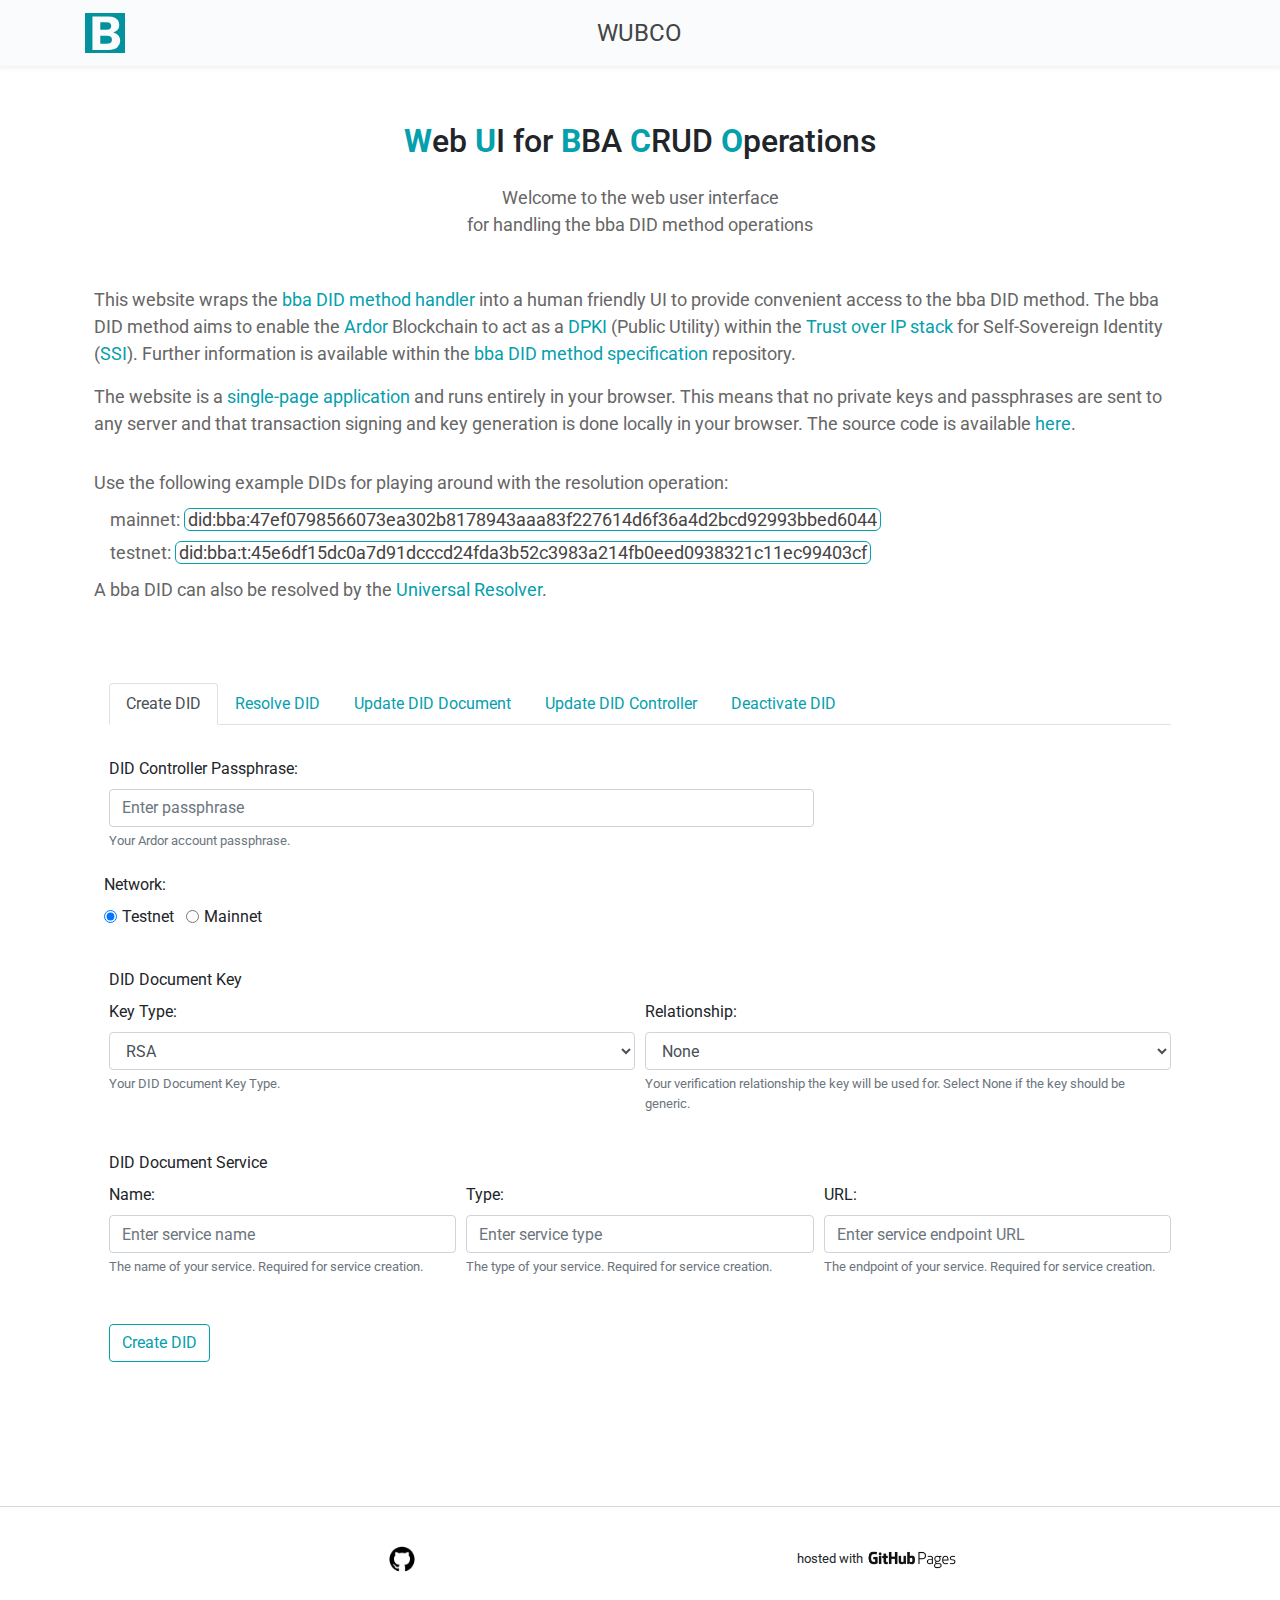
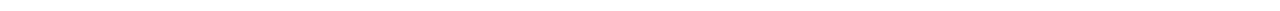
==== commit 5c1a321e: "updated Sat 29 Aug 2020 21:51:30 CEST" ====
--- a/index.html
+++ b/index.html
@@ -1 +1 @@
-<!DOCTYPE html><html><head><meta charSet="utf-8"/><title>WUBCO</title><meta name="viewport" content="initial-scale=1.0, width=device-width"/><link rel="shortcut icon" type="image/ico" href="/assets/common/blobaa.ico"/><link href="https://fonts.googleapis.com/css2?family=Roboto:ital,wght@0,400;0,500;1,400;1,500&amp;display=swap" rel="stylesheet"/><meta name="next-head-count" content="5"/><link rel="preload" href="/_next/static/css/2a61e494.9b6f03df.chunk.css" as="style"/><link rel="stylesheet" href="/_next/static/css/2a61e494.9b6f03df.chunk.css"/><link rel="preload" href="/_next/static/css/styles.43d93af5.chunk.css" as="style"/><link rel="stylesheet" href="/_next/static/css/styles.43d93af5.chunk.css"/><link rel="preload" href="/_next/static/chunks/main-05d695231865b95c3936.js" as="script"/><link rel="preload" href="/_next/static/chunks/webpack-3866a5765bde9782de2a.js" as="script"/><link rel="preload" href="/_next/static/chunks/framework.639a4c6d2372edf94622.js" as="script"/><link rel="preload" href="/_next/static/chunks/commons.2ee4fb76d6685c112032.js" as="script"/><link rel="preload" href="/_next/static/chunks/f6078781a05fe1bcb0902d23dbbb2662c8d200b3.621be640b8f716299fbf.js" as="script"/><link rel="preload" href="/_next/static/chunks/pages/_app-86f74d0c99f1c679a409.js" as="script"/><link rel="preload" href="/_next/static/chunks/2a61e494.acdc88755e55ded238c8.js" as="script"/><link rel="preload" href="/_next/static/chunks/styles.9b96cf3e333016a52b8d.js" as="script"/><link rel="preload" href="/_next/static/chunks/pages/index-005cce55afed7e75c663.js" as="script"/></head><body><div id="__next"><div><div class="content"><nav style="background-color:#fafbfc;box-shadow:0px 0px 5px 2px #f0f0f0" class="navbar navbar-expand navbar-light"><div class="container"><div class="col-lg-4"><span class="navbar-brand"><a href=""><img src="/assets/common/blobaa-ico.svg" height="40rem" alt="BBA DID Method" class=""/></a></span></div><div style="text-align:center" class="col-lg-4"><div style="font-size:1.5rem;color:#444">WUBCO</div></div><div class="col-lg-4"></div></div></nav><div style="min-height:90vh" class="container"><div style="margin-bottom:2.5rem"></div><div style="margin:0 1.5rem"><div style="padding-top:1rem"></div><h2 style="text-align:center"><b style="color:#04A0AD">W</b>eb <b style="color:#04A0AD">U</b>I for <b style="color:#04A0AD">B</b>BA <b style="color:#04A0AD">C</b>RUD <b style="color:#04A0AD">O</b>perations</h2><div style="padding-top:1rem"></div><div class="row"><div style="text-align:center;margin:auto;color:#666;font-size:large;padding-bottom:3rem"><span>Welcome to the web user interface</span><br/><span>for handling the bba DID method operations</span></div><div style="color:#666;font-size:large"><p>This website wraps the <a href="https://github.com/blobaa/bba-did-method-handler-ts">bba DID method handler</a> into a human friendly UI to provide convenient access to the bba DID method. The bba DID method aims to enable the <a href="https://ardorplatform.org">Ardor</a> Blockchain to act as a <a href="https://www.weboftrust.info/downloads/dpki.pdf">DPKI</a> (Public Utility) within the <a href="https://trustoverip.org/wp-content/uploads/sites/98/2020/05/toip_introduction_050520.pdf">Trust over IP Stack</a> for Self-Sovereign Identity (<a href="https://www.manning.com/books/self-sovereign-identity">SSI</a>). Further information is available within the <a href="https://github.com/blobaa/bba-did-method-specification">bba DID method specification</a> repository.</p><p>The website is a <a href="https://en.wikipedia.org/wiki/Single-page_application">single-page application</a> and runs entirely in your browser. This means that no private keys and passphrases are sent to any server and that transaction signing and key generation is done locally in your browser. The source code is available <a href="https://github.com/blobaa/bba-did-ui">here</a>.</p><div style="padding-top:1rem"></div><p><div style="margin-bottom:0.6rem">Use the following example DIDs for playing around with the resolution operation:</div><div style="margin-left:1rem">mainnet: <span style="border:1px solid #04A0AD;padding-left:0.2rem;padding-right:0.2rem;border-radius:6px;color:#444">did:bba:47ef0798566073ea302b8178943aaa83f227614d6f36a4d2bcd92993bbed6044</span></div><div style="padding-top:0.4rem"></div><div style="margin-left:1rem">testnet: <span style="border:1px solid #04A0AD;padding-left:0.2rem;padding-right:0.2rem;border-radius:6px;color:#444">did:bba:t:45e6df15dc0a7d91dcccd24fda3b52c3983a214fb0eed0938321c11ec99403cf</span></div><div style="margin-top:0.6rem">A bba DID can also be resolved by the <a href="https://dev.uniresolver.io">Universal Resolver</a>.</div></p></div></div><div style="padding-top:4rem"></div><nav class="nav nav-tabs" role="tablist"><a id="noanim-tab-example-tab-create" href="#" role="tab" data-rb-event-key="create" aria-controls="noanim-tab-example-tabpane-create" aria-selected="true" class="nav-item nav-link active">Create DID</a><a id="noanim-tab-example-tab-resolve" href="#" role="tab" data-rb-event-key="resolve" aria-controls="noanim-tab-example-tabpane-resolve" tabindex="-1" aria-selected="false" class="nav-item nav-link">Resolve DID</a><a id="noanim-tab-example-tab-updateDDOT" href="#" role="tab" data-rb-event-key="updateDDOT" aria-controls="noanim-tab-example-tabpane-updateDDOT" tabindex="-1" aria-selected="false" class="nav-item nav-link">Update DID Document</a><a id="noanim-tab-example-tab-updateController" href="#" role="tab" data-rb-event-key="updateController" aria-controls="noanim-tab-example-tabpane-updateController" tabindex="-1" aria-selected="false" class="nav-item nav-link">Update DID Controller</a><a id="noanim-tab-example-tab-deactivate" href="#" role="tab" data-rb-event-key="deactivate" aria-controls="noanim-tab-example-tabpane-deactivate" tabindex="-1" aria-selected="false" class="nav-item nav-link">Deactivate DID</a></nav><div class="tab-content"><div id="noanim-tab-example-tabpane-create" aria-labelledby="noanim-tab-example-tab-create" role="tabpanel" aria-hidden="false" class="fade tab-pane active show"><div style="padding-top:1rem"></div><div><div style="padding-top:1rem"></div><form class=""><div class="form-row"><div class="form-group col-sm-8"><label class="form-label" for="formPassphrase">DID Controller Passphrase:</label><input type="password" placeholder="Enter passphrase" id="formPassphrase" class="form-control"/><small class="text-muted form-text">Your Ardor account passphrase.</small></div></div><div style="padding-top:0.4rem"></div><div class="form-row"><div class="form-group"><label class="form-label" for="formNetwork">Network:</label><div class="form-group"><div class="form-check form-check-inline"><input type="radio" checked="" class="form-check-input"/><label title="" class="form-check-label">Testnet</label></div><div class="form-check form-check-inline"><input type="radio" class="form-check-input"/><label title="" class="form-check-label">Mainnet</label></div></div></div></div><div style="padding-top:0.4rem"></div><div class="form-group"><label class="form-label">DID Document Key</label><div class="form-row"><div class="form-group col"><label class="form-label" for="formKeyType">Key Type:</label><select id="formKeyType" class="form-control"><option>RSA</option><option>ED25519</option></select><small class="text-muted form-text">Your DID Document Key Type.</small></div><div class="form-group col"><label class="form-label" for="formKeyRelationship">Relationship:</label><select id="formKeyRelationship" class="form-control"><option>None</option><option>Authentication</option><option>Assertion Method</option><option>Key Agreement</option><option>Capability Invocation</option><option>Capability Delegation</option></select><small class="text-muted form-text">Your verification relationship the key will be used for. Select None if the key should be generic.</small></div></div></div><div style="padding-top:0.4rem"></div><div class="form-group"><label class="form-label">DID Document Service</label><div class="form-row"><div class="form-group col"><label class="form-label" for="formServiceName">Name:</label><input type="text" placeholder="Enter service name" id="formServiceName" class="form-control"/><small class="text-muted form-text">The name of your service. Required for service creation.</small></div><div class="form-group col"><label class="form-label" for="formServiceType">Type:</label><input type="text" placeholder="Enter service type" id="formServiceType" class="form-control"/><small class="text-muted form-text">The type of your service. Required for service creation.</small></div><div class="form-group col"><label class="form-label" for="formServiceUrl">URL:</label><input type="text" placeholder="Enter service endpoint URL" id="formServiceUrl" class="form-control"/><small class="text-muted form-text">The endpoint of your service. Required for service creation.</small></div></div></div><div style="padding-top:1rem"></div><button type="submit" class="btn btn-outline-primary">Create DID</button></form><div style="padding-top:3rem"></div><div></div></div></div><div id="noanim-tab-example-tabpane-resolve" aria-labelledby="noanim-tab-example-tab-resolve" role="tabpanel" aria-hidden="true" class="fade tab-pane"><div style="padding-top:1rem"></div><div><div style="padding-top:1rem"></div><form class=""><div class="form-row"><div class="form-group col-sm-8"><label class="form-label" for="formDid">DID:</label><input type="text" placeholder="Enter bba did" id="formDid" class="form-control"/><small class="text-muted form-text">The bba DID you want to resolve.</small></div></div><div style="padding-top:1rem"></div><button type="submit" class="btn btn-outline-primary">Resolve DID</button></form><div style="padding-top:3rem"></div><div></div></div></div><div id="noanim-tab-example-tabpane-updateDDOT" aria-labelledby="noanim-tab-example-tab-updateDDOT" role="tabpanel" aria-hidden="true" class="fade tab-pane"><div style="padding-top:1rem"></div><div><div style="padding-top:1rem"></div><form class=""><div class="form-row"><div class="form-group col-sm-8"><label class="form-label" for="formDid">DID:</label><input type="text" placeholder="Enter bba did" id="formDid" class="form-control"/><small class="text-muted form-text">Your bba DID you want to update.</small></div></div><div style="padding-top:0.4rem"></div><div class="form-row"><div class="form-group col-sm-8"><label class="form-label" for="formPassphrase">DID Controller Passphrase:</label><input type="password" placeholder="Enter passphrase" id="formPassphrase" class="form-control"/><small class="text-muted form-text">Your Ardor account passphrase.</small></div></div><div style="padding-top:0.4rem"></div><div class="form-group"><label class="form-label">New DID Document Key</label><div class="form-row"><div class="form-group col"><label class="form-label" for="formKeyType">Key Type:</label><select id="formKeyType" class="form-control"><option>RSA</option><option>ED25519</option></select><small class="text-muted form-text">Your new DID Document Key Type.</small></div><div class="form-group col"><label class="form-label" for="formKeyRelationship">Relationship:</label><select id="formKeyRelationship" class="form-control"><option>None</option><option>Authentication</option><option>Assertion Method</option><option>Key Agreement</option><option>Capability Invocation</option><option>Capability Delegation</option></select><small class="text-muted form-text">Your new verification relationship the key will be used for. Select None if the key should be generic.</small></div></div></div><div style="padding-top:0.4rem"></div><div class="form-group"><label class="form-label">New DID Document Service</label><div class="form-row"><div class="form-group col"><label class="form-label" for="formServiceName">Name:</label><input type="text" placeholder="Enter service name" id="formServiceName" class="form-control"/><small class="text-muted form-text">The name of your new service. Required for service creation.</small></div><div class="form-group col"><label class="form-label" for="formServiceType">Type:</label><input type="text" placeholder="Enter service type" id="formServiceType" class="form-control"/><small class="text-muted form-text">The type of your new service. Required for service creation.</small></div><div class="form-group col"><label class="form-label" for="formServiceUrl">URL:</label><input type="text" placeholder="Enter service endpoint URL" id="formServiceUrl" class="form-control"/><small class="text-muted form-text">The endpoint of your new service. Required for service creation.</small></div></div></div><div style="padding-top:1rem"></div><button type="submit" class="btn btn-outline-primary">Update DID Document</button></form><div style="padding-top:3rem"></div><div></div></div></div><div id="noanim-tab-example-tabpane-updateController" aria-labelledby="noanim-tab-example-tab-updateController" role="tabpanel" aria-hidden="true" class="fade tab-pane"><div style="padding-top:1rem"></div><div><div style="padding-top:1rem"></div><form class=""><div class="form-row"><div class="form-group col-sm-8"><label class="form-label" for="formDid">DID:</label><input type="text" placeholder="Enter bba did" id="formDid" class="form-control"/><small class="text-muted form-text">Your bba DID you want to update.</small></div></div><div style="padding-top:0.4rem"></div><div class="form-row"><div class="form-group col-sm-8"><label class="form-label" for="formCurrentPassphrase">Current DID Controller Passphrase:</label><input type="password" placeholder="Enter passphrase" id="formCurrentPassphrase" class="form-control"/><small class="text-muted form-text">Your current Ardor account passphrase.</small></div></div><div style="padding-top:0.4rem"></div><div class="form-row"><div class="form-group col-sm-8"><label class="form-label" for="formNewPassphrase">New DID Controller Passphrase:</label><input type="password" placeholder="Enter passphrase" id="formNewPassphrase" class="form-control"/><small class="text-muted form-text">Your new Ardor account passphrase.</small></div></div><div style="padding-top:1rem"></div><button type="submit" class="btn btn-outline-primary">Update DID Controller</button></form><div style="padding-top:3rem"></div><div></div></div></div><div id="noanim-tab-example-tabpane-deactivate" aria-labelledby="noanim-tab-example-tab-deactivate" role="tabpanel" aria-hidden="true" class="fade tab-pane"><div style="padding-top:1rem"></div><div><div style="padding-top:1rem"></div><form class=""><div class="form-row"><div class="form-group col-sm-8"><label class="form-label" for="formDid">DID:</label><input type="text" placeholder="Enter bba did" id="formDid" class="form-control"/><small class="text-muted form-text">Your bba DID you want to deactivate.</small></div></div><div style="padding-top:0.4rem"></div><div class="form-row"><div class="form-group col-sm-8"><label class="form-label" for="formPassphrase">DID Controller Passphrase:</label><input type="password" placeholder="Enter passphrase" id="formPassphrase" class="form-control"/><small class="text-muted form-text">Your Ardor account passphrase.</small></div></div><div style="padding-top:1rem"></div><button type="submit" class="btn btn-outline-primary">Deactivate DID</button></form><div style="padding-top:3rem"></div><div></div></div></div></div></div></div><div style="margin-bottom:30px"></div><div style="margin-top:6rem;padding-top:1rem;border-top:1px solid #00000029"><div style="margin-top:1rem;margin-bottom:1rem" class="justify-content-center container"><div class="row"></div><div style="align-items:center" class="row"><div class="col-lg-1"></div><div class="col"><p style="font-size:small;text-align:center"><a href="https://github.com/blobaa/"><img src="/assets/common/github.png" height="40rem" class=""/></a></p></div><div class="col"><p style="font-size:small;text-align:center">hosted with <a href="https://pages.github.com"><img src="/assets/common/github-pages.png" height="20rem" class=""/></a></p></div><div class="col-lg-1"></div></div></div></div></div></div></div><script id="__NEXT_DATA__" type="application/json">{"props":{"pageProps":{}},"page":"/","query":{},"buildId":"current","nextExport":true,"autoExport":true,"isFallback":false}</script><script nomodule="" src="/_next/static/chunks/polyfills-e0a799dda1546678fa28.js"></script><script src="/_next/static/chunks/main-05d695231865b95c3936.js" async=""></script><script src="/_next/static/chunks/webpack-3866a5765bde9782de2a.js" async=""></script><script src="/_next/static/chunks/framework.639a4c6d2372edf94622.js" async=""></script><script src="/_next/static/chunks/commons.2ee4fb76d6685c112032.js" async=""></script><script src="/_next/static/chunks/f6078781a05fe1bcb0902d23dbbb2662c8d200b3.621be640b8f716299fbf.js" async=""></script><script src="/_next/static/chunks/pages/_app-86f74d0c99f1c679a409.js" async=""></script><script src="/_next/static/chunks/2a61e494.acdc88755e55ded238c8.js" async=""></script><script src="/_next/static/chunks/styles.9b96cf3e333016a52b8d.js" async=""></script><script src="/_next/static/chunks/pages/index-005cce55afed7e75c663.js" async=""></script><script src="/_next/static/current/_buildManifest.js" async=""></script><script src="/_next/static/current/_ssgManifest.js" async=""></script></body></html>+<!DOCTYPE html><html><head><meta charSet="utf-8"/><title>WUBCO</title><meta name="viewport" content="initial-scale=1.0, width=device-width"/><link rel="shortcut icon" type="image/ico" href="/assets/common/blobaa.ico"/><link href="https://fonts.googleapis.com/css2?family=Roboto:ital,wght@0,400;0,500;1,400;1,500&amp;display=swap" rel="stylesheet"/><meta name="next-head-count" content="5"/><link rel="preload" href="/_next/static/css/2a61e494.9b6f03df.chunk.css" as="style"/><link rel="stylesheet" href="/_next/static/css/2a61e494.9b6f03df.chunk.css"/><link rel="preload" href="/_next/static/css/styles.43d93af5.chunk.css" as="style"/><link rel="stylesheet" href="/_next/static/css/styles.43d93af5.chunk.css"/><link rel="preload" href="/_next/static/chunks/main-05d695231865b95c3936.js" as="script"/><link rel="preload" href="/_next/static/chunks/webpack-3866a5765bde9782de2a.js" as="script"/><link rel="preload" href="/_next/static/chunks/framework.639a4c6d2372edf94622.js" as="script"/><link rel="preload" href="/_next/static/chunks/commons.2ee4fb76d6685c112032.js" as="script"/><link rel="preload" href="/_next/static/chunks/f6078781a05fe1bcb0902d23dbbb2662c8d200b3.621be640b8f716299fbf.js" as="script"/><link rel="preload" href="/_next/static/chunks/pages/_app-86f74d0c99f1c679a409.js" as="script"/><link rel="preload" href="/_next/static/chunks/2a61e494.acdc88755e55ded238c8.js" as="script"/><link rel="preload" href="/_next/static/chunks/styles.9b96cf3e333016a52b8d.js" as="script"/><link rel="preload" href="/_next/static/chunks/pages/index-55375500f16222dc22c4.js" as="script"/></head><body><div id="__next"><div><div class="content"><nav style="background-color:#fafbfc;box-shadow:0px 0px 5px 2px #f0f0f0" class="navbar navbar-expand navbar-light"><div class="container"><div class="col-lg-4"><span class="navbar-brand"><a href=""><img src="/assets/common/blobaa-ico.svg" height="40rem" alt="BBA DID Method" class=""/></a></span></div><div style="text-align:center" class="col-lg-4"><div style="font-size:1.5rem;color:#444">WUBCO</div></div><div class="col-lg-4"></div></div></nav><div style="min-height:90vh" class="container"><div style="margin-bottom:2.5rem"></div><div style="margin:0 1.5rem"><div style="padding-top:1rem"></div><h2 style="text-align:center"><b style="color:#04A0AD">W</b>eb <b style="color:#04A0AD">U</b>I for <b style="color:#04A0AD">B</b>BA <b style="color:#04A0AD">C</b>RUD <b style="color:#04A0AD">O</b>perations</h2><div style="padding-top:1rem"></div><div class="row"><div style="text-align:center;margin:auto;color:#666;font-size:large;padding-bottom:3rem"><span>Welcome to the web user interface</span><br/><span>for handling the bba DID method operations</span></div><div style="color:#666;font-size:large"><p>This website wraps the <a href="https://github.com/blobaa/bba-did-method-handler-ts">bba DID method handler</a> into a human friendly UI to provide convenient access to the bba DID method. The bba DID method aims to enable the <a href="https://ardorplatform.org">Ardor</a> Blockchain to act as a <a href="https://www.weboftrust.info/downloads/dpki.pdf">DPKI</a> (Public Utility) within the <a href="https://trustoverip.org/wp-content/uploads/sites/98/2020/05/toip_introduction_050520.pdf">Trust over IP stack</a> for Self-Sovereign Identity (<a href="https://www.manning.com/books/self-sovereign-identity">SSI</a>). Further information is available within the <a href="https://github.com/blobaa/bba-did-method-specification">bba DID method specification</a> repository.</p><p>The website is a <a href="https://en.wikipedia.org/wiki/Single-page_application">single-page application</a> and runs entirely in your browser. This means that no private keys and passphrases are sent to any server and that transaction signing and key generation is done locally in your browser. The source code is available <a href="https://github.com/blobaa/bba-did-ui">here</a>.</p><div style="padding-top:1rem"></div><p><div style="margin-bottom:0.6rem">Use the following example DIDs for playing around with the resolution operation:</div><div style="margin-left:1rem">mainnet: <span style="border:1px solid #04A0AD;padding-left:0.2rem;padding-right:0.2rem;border-radius:6px;color:#444">did:bba:47ef0798566073ea302b8178943aaa83f227614d6f36a4d2bcd92993bbed6044</span></div><div style="padding-top:0.4rem"></div><div style="margin-left:1rem">testnet: <span style="border:1px solid #04A0AD;padding-left:0.2rem;padding-right:0.2rem;border-radius:6px;color:#444">did:bba:t:45e6df15dc0a7d91dcccd24fda3b52c3983a214fb0eed0938321c11ec99403cf</span></div><div style="margin-top:0.6rem">A bba DID can also be resolved by the <a href="https://dev.uniresolver.io">Universal Resolver</a>.</div></p></div></div><div style="padding-top:4rem"></div><nav class="nav nav-tabs" role="tablist"><a id="noanim-tab-example-tab-create" href="#" role="tab" data-rb-event-key="create" aria-controls="noanim-tab-example-tabpane-create" aria-selected="true" class="nav-item nav-link active">Create DID</a><a id="noanim-tab-example-tab-resolve" href="#" role="tab" data-rb-event-key="resolve" aria-controls="noanim-tab-example-tabpane-resolve" tabindex="-1" aria-selected="false" class="nav-item nav-link">Resolve DID</a><a id="noanim-tab-example-tab-updateDDOT" href="#" role="tab" data-rb-event-key="updateDDOT" aria-controls="noanim-tab-example-tabpane-updateDDOT" tabindex="-1" aria-selected="false" class="nav-item nav-link">Update DID Document</a><a id="noanim-tab-example-tab-updateController" href="#" role="tab" data-rb-event-key="updateController" aria-controls="noanim-tab-example-tabpane-updateController" tabindex="-1" aria-selected="false" class="nav-item nav-link">Update DID Controller</a><a id="noanim-tab-example-tab-deactivate" href="#" role="tab" data-rb-event-key="deactivate" aria-controls="noanim-tab-example-tabpane-deactivate" tabindex="-1" aria-selected="false" class="nav-item nav-link">Deactivate DID</a></nav><div class="tab-content"><div id="noanim-tab-example-tabpane-create" aria-labelledby="noanim-tab-example-tab-create" role="tabpanel" aria-hidden="false" class="fade tab-pane active show"><div style="padding-top:1rem"></div><div><div style="padding-top:1rem"></div><form class=""><div class="form-row"><div class="form-group col-sm-8"><label class="form-label" for="formPassphrase">DID Controller Passphrase:</label><input type="password" placeholder="Enter passphrase" id="formPassphrase" class="form-control"/><small class="text-muted form-text">Your Ardor account passphrase.</small></div></div><div style="padding-top:0.4rem"></div><div class="form-row"><div class="form-group"><label class="form-label" for="formNetwork">Network:</label><div class="form-group"><div class="form-check form-check-inline"><input type="radio" checked="" class="form-check-input"/><label title="" class="form-check-label">Testnet</label></div><div class="form-check form-check-inline"><input type="radio" class="form-check-input"/><label title="" class="form-check-label">Mainnet</label></div></div></div></div><div style="padding-top:0.4rem"></div><div class="form-group"><label class="form-label">DID Document Key</label><div class="form-row"><div class="form-group col"><label class="form-label" for="formKeyType">Key Type:</label><select id="formKeyType" class="form-control"><option>RSA</option><option>ED25519</option></select><small class="text-muted form-text">Your DID Document Key Type.</small></div><div class="form-group col"><label class="form-label" for="formKeyRelationship">Relationship:</label><select id="formKeyRelationship" class="form-control"><option>None</option><option>Authentication</option><option>Assertion Method</option><option>Key Agreement</option><option>Capability Invocation</option><option>Capability Delegation</option></select><small class="text-muted form-text">Your verification relationship the key will be used for. Select None if the key should be generic.</small></div></div></div><div style="padding-top:0.4rem"></div><div class="form-group"><label class="form-label">DID Document Service</label><div class="form-row"><div class="form-group col"><label class="form-label" for="formServiceName">Name:</label><input type="text" placeholder="Enter service name" id="formServiceName" class="form-control"/><small class="text-muted form-text">The name of your service. Required for service creation.</small></div><div class="form-group col"><label class="form-label" for="formServiceType">Type:</label><input type="text" placeholder="Enter service type" id="formServiceType" class="form-control"/><small class="text-muted form-text">The type of your service. Required for service creation.</small></div><div class="form-group col"><label class="form-label" for="formServiceUrl">URL:</label><input type="text" placeholder="Enter service endpoint URL" id="formServiceUrl" class="form-control"/><small class="text-muted form-text">The endpoint of your service. Required for service creation.</small></div></div></div><div style="padding-top:1rem"></div><button type="submit" class="btn btn-outline-primary">Create DID</button></form><div style="padding-top:3rem"></div><div></div></div></div><div id="noanim-tab-example-tabpane-resolve" aria-labelledby="noanim-tab-example-tab-resolve" role="tabpanel" aria-hidden="true" class="fade tab-pane"><div style="padding-top:1rem"></div><div><div style="padding-top:1rem"></div><form class=""><div class="form-row"><div class="form-group col-sm-8"><label class="form-label" for="formDid">DID:</label><input type="text" placeholder="Enter bba DID" id="formDid" class="form-control"/><small class="text-muted form-text">The bba DID you want to resolve.</small></div></div><div style="padding-top:1rem"></div><button type="submit" class="btn btn-outline-primary">Resolve DID</button></form><div style="padding-top:3rem"></div><div></div></div></div><div id="noanim-tab-example-tabpane-updateDDOT" aria-labelledby="noanim-tab-example-tab-updateDDOT" role="tabpanel" aria-hidden="true" class="fade tab-pane"><div style="padding-top:1rem"></div><div><div style="padding-top:1rem"></div><form class=""><div class="form-row"><div class="form-group col-sm-8"><label class="form-label" for="formDid">DID:</label><input type="text" placeholder="Enter bba DID" id="formDid" class="form-control"/><small class="text-muted form-text">Your bba DID you want to update.</small></div></div><div style="padding-top:0.4rem"></div><div class="form-row"><div class="form-group col-sm-8"><label class="form-label" for="formPassphrase">DID Controller Passphrase:</label><input type="password" placeholder="Enter passphrase" id="formPassphrase" class="form-control"/><small class="text-muted form-text">Your Ardor account passphrase.</small></div></div><div style="padding-top:0.4rem"></div><div class="form-group"><label class="form-label">New DID Document Key</label><div class="form-row"><div class="form-group col"><label class="form-label" for="formKeyType">Key Type:</label><select id="formKeyType" class="form-control"><option>RSA</option><option>ED25519</option></select><small class="text-muted form-text">Your new DID Document Key Type.</small></div><div class="form-group col"><label class="form-label" for="formKeyRelationship">Relationship:</label><select id="formKeyRelationship" class="form-control"><option>None</option><option>Authentication</option><option>Assertion Method</option><option>Key Agreement</option><option>Capability Invocation</option><option>Capability Delegation</option></select><small class="text-muted form-text">Your new verification relationship the key will be used for. Select None if the key should be generic.</small></div></div></div><div style="padding-top:0.4rem"></div><div class="form-group"><label class="form-label">New DID Document Service</label><div class="form-row"><div class="form-group col"><label class="form-label" for="formServiceName">Name:</label><input type="text" placeholder="Enter service name" id="formServiceName" class="form-control"/><small class="text-muted form-text">The name of your new service. Required for service creation.</small></div><div class="form-group col"><label class="form-label" for="formServiceType">Type:</label><input type="text" placeholder="Enter service type" id="formServiceType" class="form-control"/><small class="text-muted form-text">The type of your new service. Required for service creation.</small></div><div class="form-group col"><label class="form-label" for="formServiceUrl">URL:</label><input type="text" placeholder="Enter service endpoint URL" id="formServiceUrl" class="form-control"/><small class="text-muted form-text">The endpoint of your new service. Required for service creation.</small></div></div></div><div style="padding-top:1rem"></div><button type="submit" class="btn btn-outline-primary">Update DID Document</button></form><div style="padding-top:3rem"></div><div></div></div></div><div id="noanim-tab-example-tabpane-updateController" aria-labelledby="noanim-tab-example-tab-updateController" role="tabpanel" aria-hidden="true" class="fade tab-pane"><div style="padding-top:1rem"></div><div><div style="padding-top:1rem"></div><form class=""><div class="form-row"><div class="form-group col-sm-8"><label class="form-label" for="formDid">DID:</label><input type="text" placeholder="Enter bba DID" id="formDid" class="form-control"/><small class="text-muted form-text">Your bba DID you want to update.</small></div></div><div style="padding-top:0.4rem"></div><div class="form-row"><div class="form-group col-sm-8"><label class="form-label" for="formCurrentPassphrase">Current DID Controller Passphrase:</label><input type="password" placeholder="Enter passphrase" id="formCurrentPassphrase" class="form-control"/><small class="text-muted form-text">Your current Ardor account passphrase.</small></div></div><div style="padding-top:0.4rem"></div><div class="form-row"><div class="form-group col-sm-8"><label class="form-label" for="formNewPassphrase">New DID Controller Passphrase:</label><input type="password" placeholder="Enter passphrase" id="formNewPassphrase" class="form-control"/><small class="text-muted form-text">Your new Ardor account passphrase.</small></div></div><div style="padding-top:1rem"></div><button type="submit" class="btn btn-outline-primary">Update DID Controller</button></form><div style="padding-top:3rem"></div><div></div></div></div><div id="noanim-tab-example-tabpane-deactivate" aria-labelledby="noanim-tab-example-tab-deactivate" role="tabpanel" aria-hidden="true" class="fade tab-pane"><div style="padding-top:1rem"></div><div><div style="padding-top:1rem"></div><form class=""><div class="form-row"><div class="form-group col-sm-8"><label class="form-label" for="formDid">DID:</label><input type="text" placeholder="Enter bba DID" id="formDid" class="form-control"/><small class="text-muted form-text">Your bba DID you want to deactivate.</small></div></div><div style="padding-top:0.4rem"></div><div class="form-row"><div class="form-group col-sm-8"><label class="form-label" for="formPassphrase">DID Controller Passphrase:</label><input type="password" placeholder="Enter passphrase" id="formPassphrase" class="form-control"/><small class="text-muted form-text">Your Ardor account passphrase.</small></div></div><div style="padding-top:1rem"></div><button type="submit" class="btn btn-outline-primary">Deactivate DID</button></form><div style="padding-top:3rem"></div><div></div></div></div></div></div></div><div style="margin-bottom:30px"></div><div style="margin-top:6rem;padding-top:1rem;border-top:1px solid #00000029"><div style="margin-top:1rem;margin-bottom:1rem" class="justify-content-center container"><div class="row"></div><div style="align-items:center" class="row"><div class="col-lg-1"></div><div class="col"><p style="font-size:small;text-align:center"><a href="https://github.com/blobaa/"><img src="/assets/common/github.png" height="40rem" class=""/></a></p></div><div class="col"><p style="font-size:small;text-align:center">hosted with <a href="https://pages.github.com"><img src="/assets/common/github-pages.png" height="20rem" class=""/></a></p></div><div class="col-lg-1"></div></div></div></div></div></div></div><script id="__NEXT_DATA__" type="application/json">{"props":{"pageProps":{}},"page":"/","query":{},"buildId":"current","nextExport":true,"autoExport":true,"isFallback":false}</script><script nomodule="" src="/_next/static/chunks/polyfills-e0a799dda1546678fa28.js"></script><script src="/_next/static/chunks/main-05d695231865b95c3936.js" async=""></script><script src="/_next/static/chunks/webpack-3866a5765bde9782de2a.js" async=""></script><script src="/_next/static/chunks/framework.639a4c6d2372edf94622.js" async=""></script><script src="/_next/static/chunks/commons.2ee4fb76d6685c112032.js" async=""></script><script src="/_next/static/chunks/f6078781a05fe1bcb0902d23dbbb2662c8d200b3.621be640b8f716299fbf.js" async=""></script><script src="/_next/static/chunks/pages/_app-86f74d0c99f1c679a409.js" async=""></script><script src="/_next/static/chunks/2a61e494.acdc88755e55ded238c8.js" async=""></script><script src="/_next/static/chunks/styles.9b96cf3e333016a52b8d.js" async=""></script><script src="/_next/static/chunks/pages/index-55375500f16222dc22c4.js" async=""></script><script src="/_next/static/current/_buildManifest.js" async=""></script><script src="/_next/static/current/_ssgManifest.js" async=""></script></body></html>